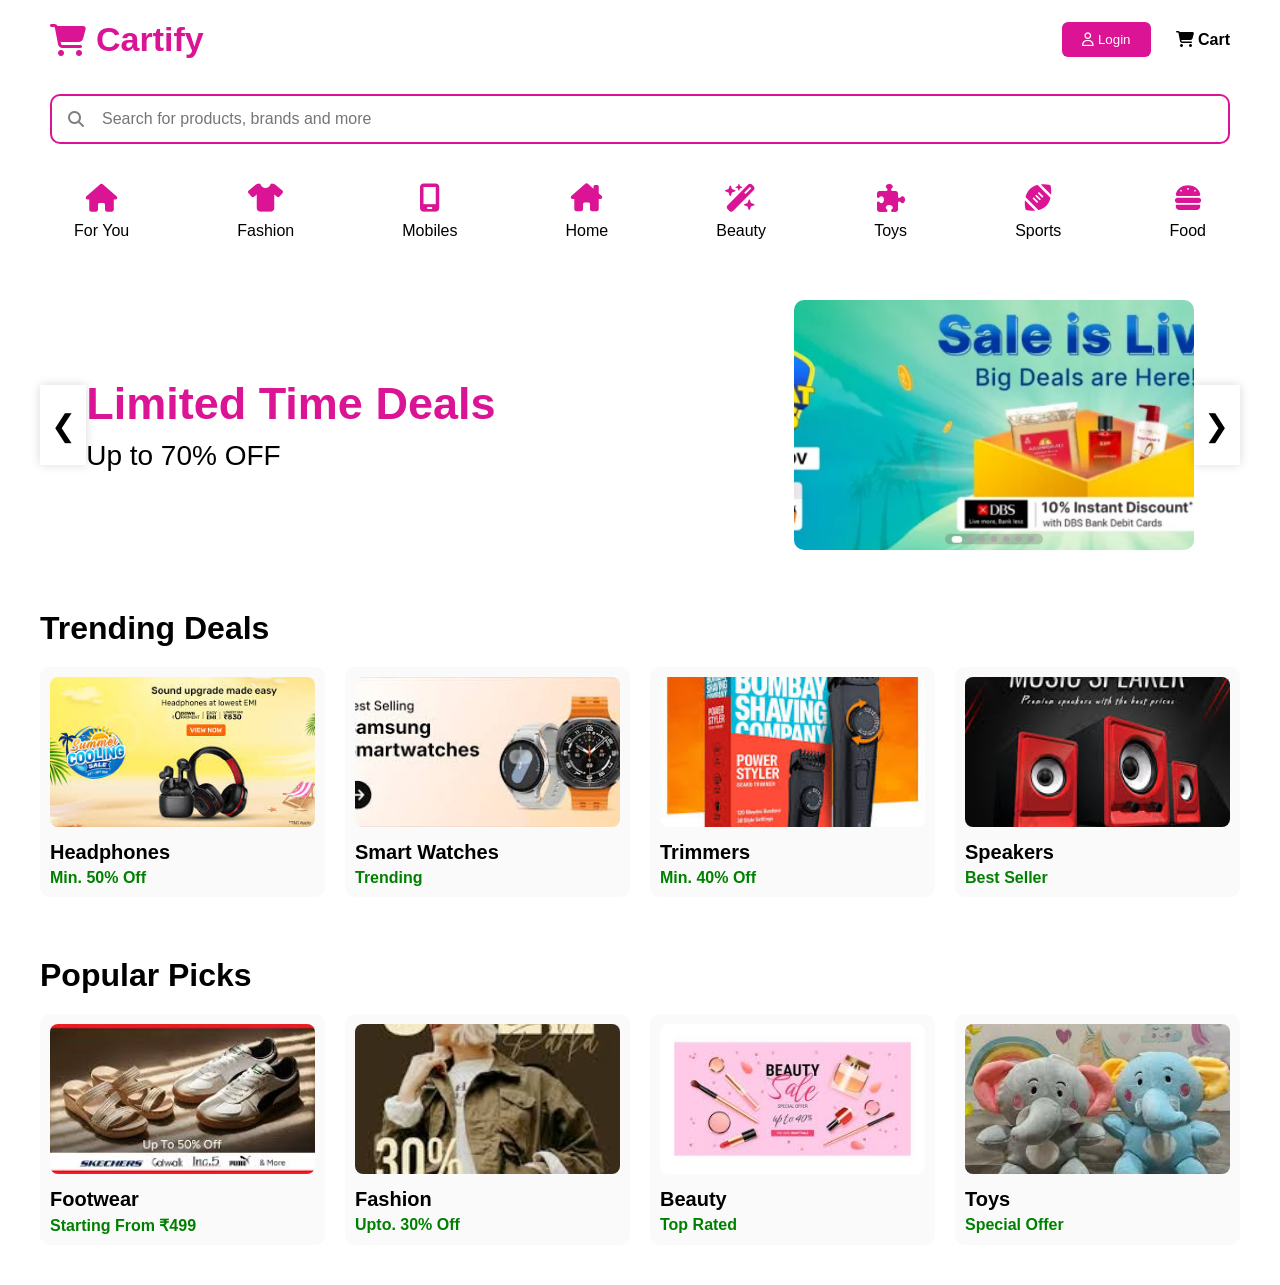
==== demo/login.html @ f029f4a6 "Initial commit - HTML CSS files" ====
<!DOCTYPE html>
<html lang="en">
<head>
<meta charset="UTF-8">
<meta name="viewport" content="width=device-width, initial-scale=1.0">
<title>Cartify</title>

<link rel="stylesheet" href="login.css">

<link rel="stylesheet"
href="https://cdnjs.cloudflare.com/ajax/libs/font-awesome/6.5.1/css/all.min.css">
</head>
<body>

<!-- HEADER -->

<header>

<div class="logo">
    <i class="fa-solid fa-cart-shopping"></i>
    <h2>Cartify</h2>
</div>

<div class="header-right">

<button class="login-btn">
    <i class="fa-regular fa-user"></i>
    Login
</button>

<div class="cart-icon">
    <i class="fa-solid fa-cart-shopping"></i>
    Cart
</div>

</div>

</header>

<!-- SEARCH -->

<div class="search-wrapper">

<div class="search-box">
<i class="fa-solid fa-magnifying-glass"></i>

<input
type="text"
placeholder="Search for products, brands and more">

</div>

</div>

<!-- CATEGORIES -->

<section class="categories">

<div class="category">
<i class="fa-solid fa-house"></i>
<span>For You</span>
</div>

<div class="category">
<i class="fa-solid fa-shirt"></i>
<span>Fashion</span>
</div>

<div class="category">
<i class="fa-solid fa-mobile-screen"></i>
<span>Mobiles</span>
</div>

<div class="category">
<i class="fa-solid fa-house-chimney"></i>
<span>Home</span>
</div>

<div class="category">
<i class="fa-solid fa-wand-magic-sparkles"></i>
<span>Beauty</span>
</div>

<div class="category">
<i class="fa-solid fa-puzzle-piece"></i>
<span>Toys</span>
</div>

<div class="category">
<i class="fa-solid fa-football"></i>
<span>Sports</span>
</div>

<div class="category">
<i class="fa-solid fa-burger"></i>
<span>Food</span>
</div>

</section>

<!-- HERO SLIDER -->

<section class="hero-slider">

<button class="arrow left">&#10094;</button>

<div class="hero-content">

<div class="deal-text">
<h1>Limited Time Deals</h1>
<p>Up to 70% OFF</p>
</div>

<img src="flashsale2.jpg" alt="Flash Sale">

</div>

<button class="arrow right">&#10095;</button>

</section>

<!-- TRENDING -->

<section class="section-box">

<h2>Trending Deals</h2>

<div class="product-grid">

<div class="product-card">
<img src="headphones.jpg">
<h4>Headphones</h4>
<p>Min. 50% Off</p>
</div>

<div class="product-card">
<img src="smartwatches.jpg">
<h4>Smart Watches</h4>
<p>Trending</p>
</div>

<div class="product-card">
<img src="trimmers.jpg">
<h4>Trimmers</h4>
<p>Min. 40% Off</p>
</div>

<div class="product-card">
<img src="speakersjpg.jpg">
<h4>Speakers</h4>
<p>Best Seller</p>
</div>

</div>

</section>

<!-- POPULAR PICKS -->

<section class="section-box">

<h2>Popular Picks</h2>

<div class="product-grid">

<div class="product-card">
<img src="sneakers.jpg">
<h4>Footwear</h4>
<p>Starting From ₹499</p>
</div>

<div class="product-card">
<img src="fashion.jpg">
<h4>Fashion</h4>
<p>Upto. 30% Off</p>
</div>

<div class="product-card">
<img src="beauty.jpg">
<h4>Beauty</h4>
<p>Top Rated</p>
</div>

<div class="product-card">
<img src="toys.jpg">
<h4>Toys</h4>
<p>Special Offer</p>
</div>

</div>

</section>

</body>
</html>
---- demo/login.css ----
*{
margin:0;
padding:0;
box-sizing:border-box;
font-family:Arial,sans-serif;
}

body{
background:white;
}

/* HEADER */

header{
background:white;
padding:20px 50px;
display:flex;
justify-content:space-between;
align-items:center;
}

.logo{
display:flex;
align-items:center;
gap:10px;
}

.logo i{
font-size:32px;
color:#db1395;
}

.logo h2{
font-size:34px;
color:#db1395;
}

.header-right{
display:flex;
gap:25px;
align-items:center;
}

.login-btn{
padding:10px 20px;
border:none;
background:#db1395;
color:white;
border-radius:6px;
cursor:pointer;
}

.cart-icon{
font-weight:600;
cursor:pointer;
}

/* SEARCH */

.search-wrapper{
padding:15px 50px;
background:white;
}

.search-box{
position:relative;
}

.search-box input{
width:100%;
padding:14px 20px 14px 50px;
border:2px solid #db1395;
border-radius:10px;
font-size:16px;
}

.search-box i{
position:absolute;
left:18px;
top:17px;
color:gray;
}

/* CATEGORY */

.categories{
background:white;
display:flex;
justify-content:space-around;
padding:20px;
margin-top:5px;
}

.category{
display:flex;
flex-direction:column;
align-items:center;
gap:10px;
cursor:pointer;
}

.category i{
font-size:28px;
color:#db1395;
}

/* HERO */

.hero-slider{
margin:20px;
background:white;
border-radius:10px;
display:flex;
align-items:center;
justify-content:space-between;
padding:20px;
}

.hero-content{
display:flex;
align-items:center;
justify-content:space-between;
width:100%;
}

.hero-content img{
width:400px;
height:250px;
object-fit:cover;
border-radius:10px;
}

.deal-text h1{
font-size:45px;
color:#db1395;
}

.deal-text p{
font-size:28px;
margin-top:10px;
}

.arrow{
width:50px;
height:80px;
font-size:30px;
border:none;
background:white;
cursor:pointer;
box-shadow:0 0 10px rgba(0,0,0,.15);
}

/* SECTIONS */

.section-box{
margin:20px;
background:white;
padding:20px;
border-radius:10px;
}

.section-box h2{
margin-bottom:20px;
font-size:32px;
}

.product-grid{
display:grid;
grid-template-columns:repeat(4,1fr);
gap:20px;
}

.product-card{
background:#fafafa;
padding:10px;
border-radius:10px;
transition:.3s;
}

.product-card:hover{
transform:translateY(-5px);
}

.product-card img{
width:100%;
height:150px;
object-fit:cover;
border-radius:8px;
}

.product-card h4{
margin-top:10px;
font-size:20px;
}

.product-card p{
color:green;
font-weight:bold;
margin-top:5px;
}
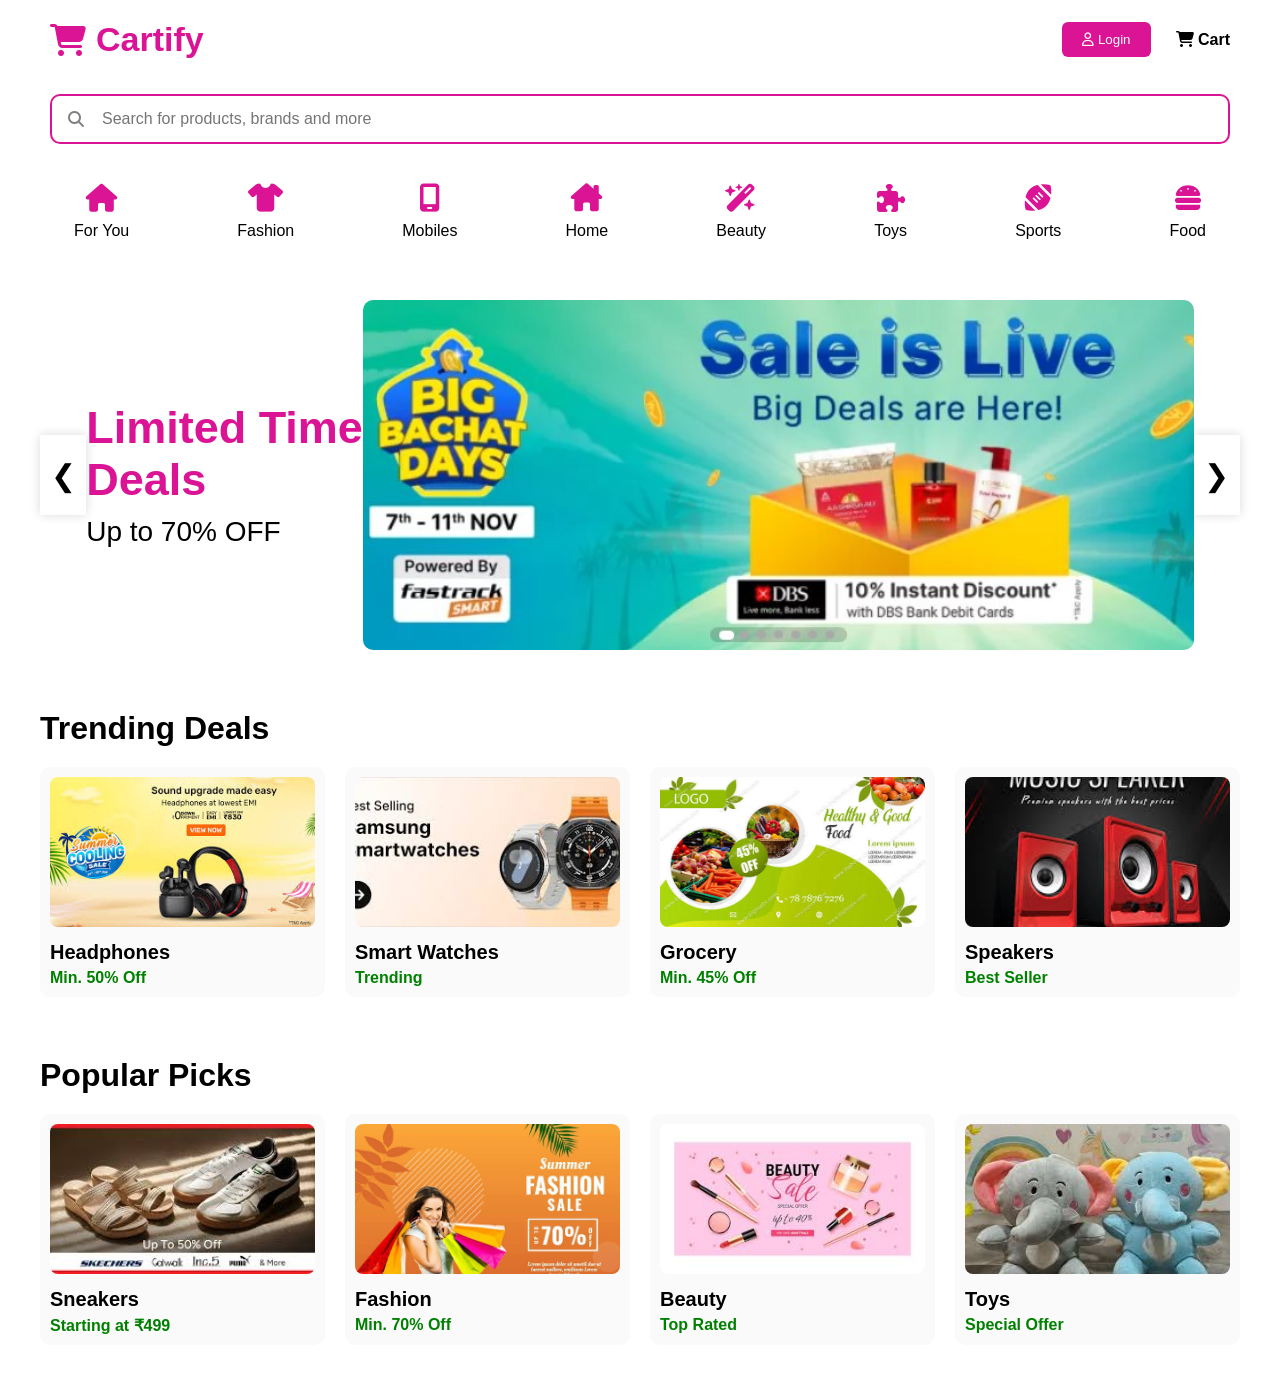
==== commit 8a7d3d72: "homepage" ====
--- a/demo/login.html
+++ b/demo/login.html
@@ -10,7 +10,7 @@
 <link rel="stylesheet"
 href="https://cdnjs.cloudflare.com/ajax/libs/font-awesome/6.5.1/css/all.min.css">
 </head>
-<body>
+<body></body>
 
 <!-- HEADER -->
 
@@ -111,7 +111,7 @@
 <p>Up to 70% OFF</p>
 </div>
 
-<img src="flashsale2.jpg" alt="Flash Sale">
+<img src="flashsale2.jpg" alt="Flash Sale" style="height: 350px; width: 75%; object-fit: cover; border-radius: 10px;">
 
 </div>
 
@@ -140,9 +140,9 @@
 </div>
 
 <div class="product-card">
-<img src="trimmers.jpg">
-<h4>Trimmers</h4>
-<p>Min. 40% Off</p>
+<img src="grocery.jpg">
+<h4>Grocery</h4>
+<p>Min. 45% Off</p>
 </div>
 
 <div class="product-card">
@@ -150,9 +150,7 @@
 <h4>Speakers</h4>
 <p>Best Seller</p>
 </div>
-
 </div>
-
 </section>
 
 <!-- POPULAR PICKS -->
@@ -165,14 +163,14 @@
 
 <div class="product-card">
 <img src="sneakers.jpg">
-<h4>Footwear</h4>
-<p>Starting From ₹499</p>
+<h4>Sneakers</h4>
+<p>Starting at ₹499</p>
 </div>
 
 <div class="product-card">
-<img src="fashion.jpg">
+<img src="fashion2.jpg">
 <h4>Fashion</h4>
-<p>Upto. 30% Off</p>
+<p>Min. 70% Off</p>
 </div>
 
 <div class="product-card">
@@ -192,4 +190,4 @@
 </section>
 
 </body>
-</html>+</html>
